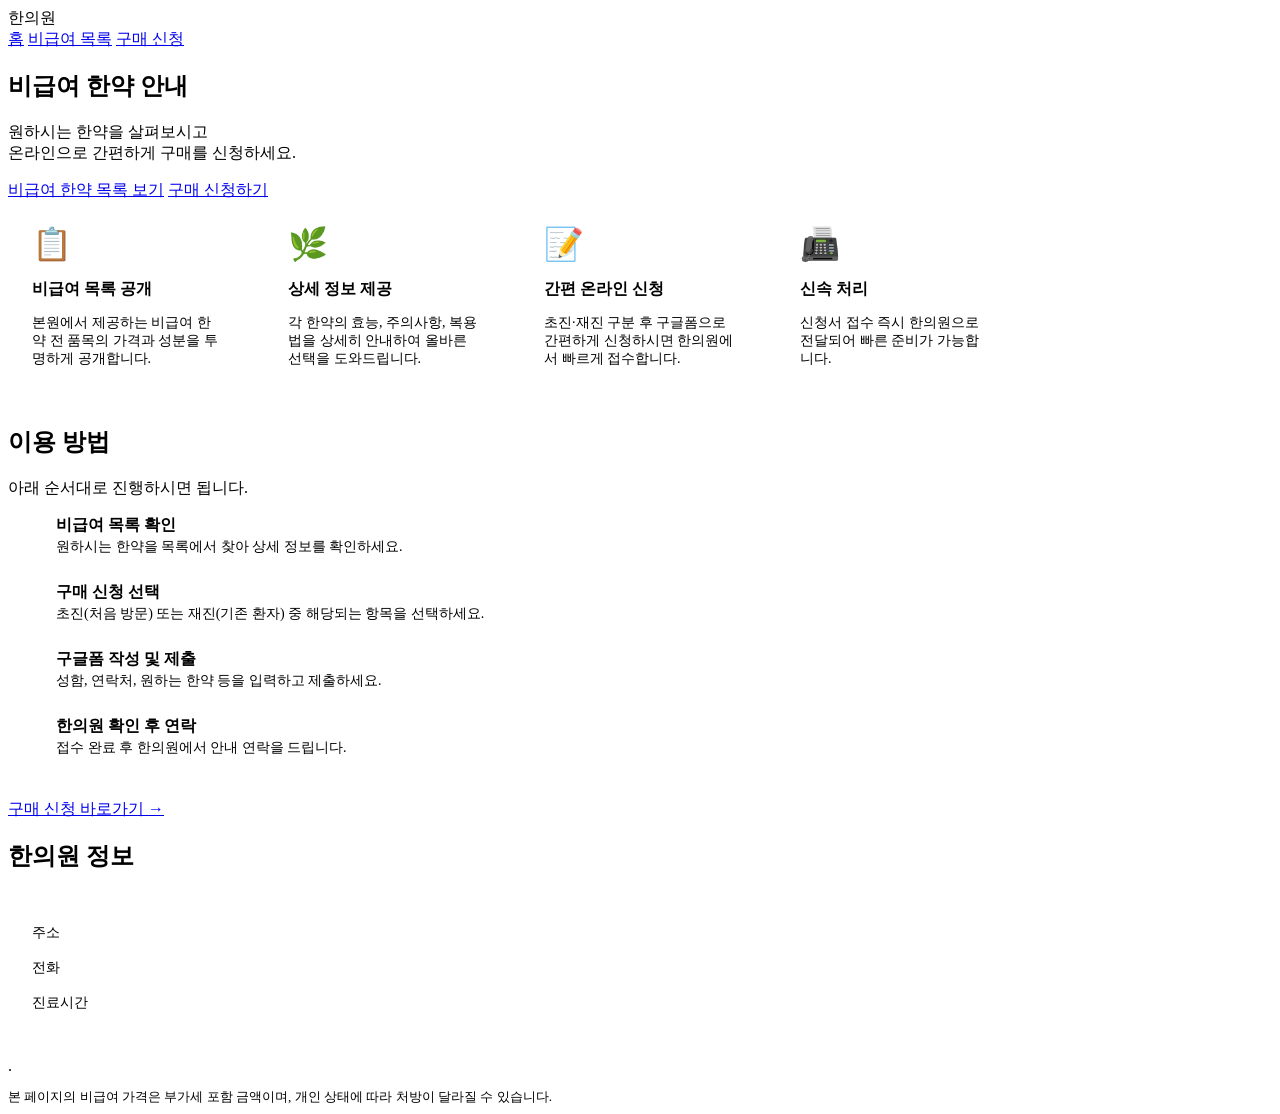
==== index.html @ 4ade79a6 "Upload index.html" ====
<!DOCTYPE html>
<html lang="ko">
<head>
  <meta charset="UTF-8">
  <meta name="viewport" content="width=device-width, initial-scale=1.0">
  <title>성산부부한의원 비급여 한약 비대면 처방</title>
  <meta name="description" content="성산부부한의원 비급여 한약 목록 및 비대면 처방 신청. 공진단·경옥고·다이어트 한약 등 다양한 비급여 한약을 투명하게 공개합니다.">
  <meta property="og:title" content="성산부부한의원 비급여 한약 비대면 처방">
  <meta property="og:description" content="비급여 한약 목록 및 가격 공개 · 초진·재진 온라인 신청 · 창원 성산구">
  <meta property="og:type" content="website">
  <meta property="og:url" content="https://chipper-cajeta-f4342c.netlify.app">
  <meta property="og:locale" content="ko_KR">
  <link rel="stylesheet" href="style.css">
  <script src="data.js"></script>
</head>
<body>

<header class="site-header">
  <div class="container">
    <span class="logo" id="clinic-name-header">한의원</span>
    <nav>
      <a href="index.html" class="active">홈</a>
      <a href="medicines.html">비급여 목록</a>
      <a href="order.html">구매 신청</a>
    </nav>
  </div>
</header>

<!-- Hero -->
<section class="hero">
  <h1 id="clinic-name-hero">비급여 한약 안내</h1>
  <p>원하시는 한약을 살펴보시고<br>온라인으로 간편하게 구매를 신청하세요.</p>
  <div class="hero-actions">
    <a href="medicines.html" class="btn btn-gold btn-lg">비급여 한약 목록 보기</a>
    <a href="order.html" class="btn btn-outline btn-lg">구매 신청하기</a>
  </div>
</section>

<!-- 안내 섹션 -->
<section class="section">
  <div class="container">
    <div class="home-features-grid" style="display:grid; grid-template-columns: repeat(auto-fill, minmax(240px,1fr)); gap:16px;">

      <div class="card" style="padding:24px;">
        <div style="font-size:2rem; margin-bottom:12px;">📋</div>
        <h3 style="font-size:1rem; font-weight:700; margin-bottom:8px; color:var(--green);">비급여 목록 공개</h3>
        <p style="font-size:0.875rem; color:var(--muted);">본원에서 제공하는 비급여 한약 전 품목의 가격과 성분을 투명하게 공개합니다.</p>
      </div>

      <div class="card" style="padding:24px;">
        <div style="font-size:2rem; margin-bottom:12px;">🌿</div>
        <h3 style="font-size:1rem; font-weight:700; margin-bottom:8px; color:var(--green);">상세 정보 제공</h3>
        <p style="font-size:0.875rem; color:var(--muted);">각 한약의 효능, 주의사항, 복용법을 상세히 안내하여 올바른 선택을 도와드립니다.</p>
      </div>

      <div class="card" style="padding:24px;">
        <div style="font-size:2rem; margin-bottom:12px;">📝</div>
        <h3 style="font-size:1rem; font-weight:700; margin-bottom:8px; color:var(--green);">간편 온라인 신청</h3>
        <p style="font-size:0.875rem; color:var(--muted);">초진·재진 구분 후 구글폼으로 간편하게 신청하시면 한의원에서 빠르게 접수합니다.</p>
      </div>

      <div class="card" style="padding:24px;">
        <div style="font-size:2rem; margin-bottom:12px;">📠</div>
        <h3 style="font-size:1rem; font-weight:700; margin-bottom:8px; color:var(--green);">신속 처리</h3>
        <p style="font-size:0.875rem; color:var(--muted);">신청서 접수 즉시 한의원으로 전달되어 빠른 준비가 가능합니다.</p>
      </div>

    </div>
  </div>
</section>

<!-- 이용 방법 -->
<section class="section" style="background:var(--surface); border-top:1px solid var(--border); border-bottom:1px solid var(--border);">
  <div class="container">
    <h2 class="section-title">이용 방법</h2>
    <p class="section-subtitle">아래 순서대로 진행하시면 됩니다.</p>

    <div style="display:flex; flex-direction:column; gap:12px; max-width:560px;">
      <div style="display:flex; align-items:flex-start; gap:16px;">
        <div style="width:32px; height:32px; border-radius:50%; background:var(--green); color:#fff; display:flex; align-items:center; justify-content:center; font-weight:700; flex-shrink:0;">1</div>
        <div>
          <strong>비급여 목록 확인</strong>
          <p style="font-size:0.875rem; color:var(--muted); margin-top:2px;">원하시는 한약을 목록에서 찾아 상세 정보를 확인하세요.</p>
        </div>
      </div>
      <div style="display:flex; align-items:flex-start; gap:16px;">
        <div style="width:32px; height:32px; border-radius:50%; background:var(--green); color:#fff; display:flex; align-items:center; justify-content:center; font-weight:700; flex-shrink:0;">2</div>
        <div>
          <strong>구매 신청 선택</strong>
          <p style="font-size:0.875rem; color:var(--muted); margin-top:2px;">초진(처음 방문) 또는 재진(기존 환자) 중 해당되는 항목을 선택하세요.</p>
        </div>
      </div>
      <div style="display:flex; align-items:flex-start; gap:16px;">
        <div style="width:32px; height:32px; border-radius:50%; background:var(--green); color:#fff; display:flex; align-items:center; justify-content:center; font-weight:700; flex-shrink:0;">3</div>
        <div>
          <strong>구글폼 작성 및 제출</strong>
          <p style="font-size:0.875rem; color:var(--muted); margin-top:2px;">성함, 연락처, 원하는 한약 등을 입력하고 제출하세요.</p>
        </div>
      </div>
      <div style="display:flex; align-items:flex-start; gap:16px;">
        <div style="width:32px; height:32px; border-radius:50%; background:var(--gold); color:#fff; display:flex; align-items:center; justify-content:center; font-weight:700; flex-shrink:0;">4</div>
        <div>
          <strong>한의원 확인 후 연락</strong>
          <p style="font-size:0.875rem; color:var(--muted); margin-top:2px;">접수 완료 후 한의원에서 안내 연락을 드립니다.</p>
        </div>
      </div>
    </div>

    <div style="margin-top:28px;">
      <a href="order.html" class="btn btn-green btn-lg">구매 신청 바로가기 →</a>
    </div>
  </div>
</section>

<!-- 한의원 정보 -->
<section class="section">
  <div class="container">
    <h2 class="section-title">한의원 정보</h2>
    <div class="card" style="padding:24px; max-width:480px;">
      <table style="width:100%; border-collapse:collapse; font-size:0.9rem;">
        <tr>
          <td style="padding:8px 0; color:var(--muted); width:80px; vertical-align:top;">주소</td>
          <td id="info-address" style="padding:8px 0; font-weight:500;"></td>
        </tr>
        <tr style="border-top:1px solid var(--border);">
          <td style="padding:8px 0; color:var(--muted); vertical-align:top;">전화</td>
          <td style="padding:8px 0; font-weight:500;"><a id="info-phone" href="#" style="color:var(--green);"></a></td>
        </tr>
        <tr style="border-top:1px solid var(--border);">
          <td style="padding:8px 0; color:var(--muted); vertical-align:top;">진료시간</td>
          <td id="info-hours" style="padding:8px 0; font-weight:500; line-height:1.6;"></td>
        </tr>
      </table>
    </div>
  </div>
</section>

<footer class="site-footer">
  <div class="container">
    <strong id="footer-name"></strong><br>
    <span id="footer-address"></span> · <span id="footer-phone"></span><br>
    <small style="margin-top:8px; display:block;">본 페이지의 비급여 가격은 부가세 포함 금액이며, 개인 상태에 따라 처방이 달라질 수 있습니다.</small>
  </div>
</footer>

<script>
  document.getElementById('clinic-name-header').textContent = CLINIC_INFO.name;
  document.getElementById('clinic-name-hero').textContent = CLINIC_INFO.name + ' 비급여 한약 안내';
  document.getElementById('info-address').textContent = CLINIC_INFO.address;
  var phoneEl = document.getElementById('info-phone');
  phoneEl.textContent = CLINIC_INFO.phone;
  phoneEl.href = 'tel:' + CLINIC_INFO.phone.replace(/-/g,'');
  document.getElementById('info-hours').innerHTML = CLINIC_INFO.hours.replace(/\//g, '<br>');
  document.getElementById('footer-name').textContent = CLINIC_INFO.name;
  document.getElementById('footer-address').textContent = CLINIC_INFO.address;
  document.getElementById('footer-phone').textContent = CLINIC_INFO.phone;
</script>
</body>
</html>
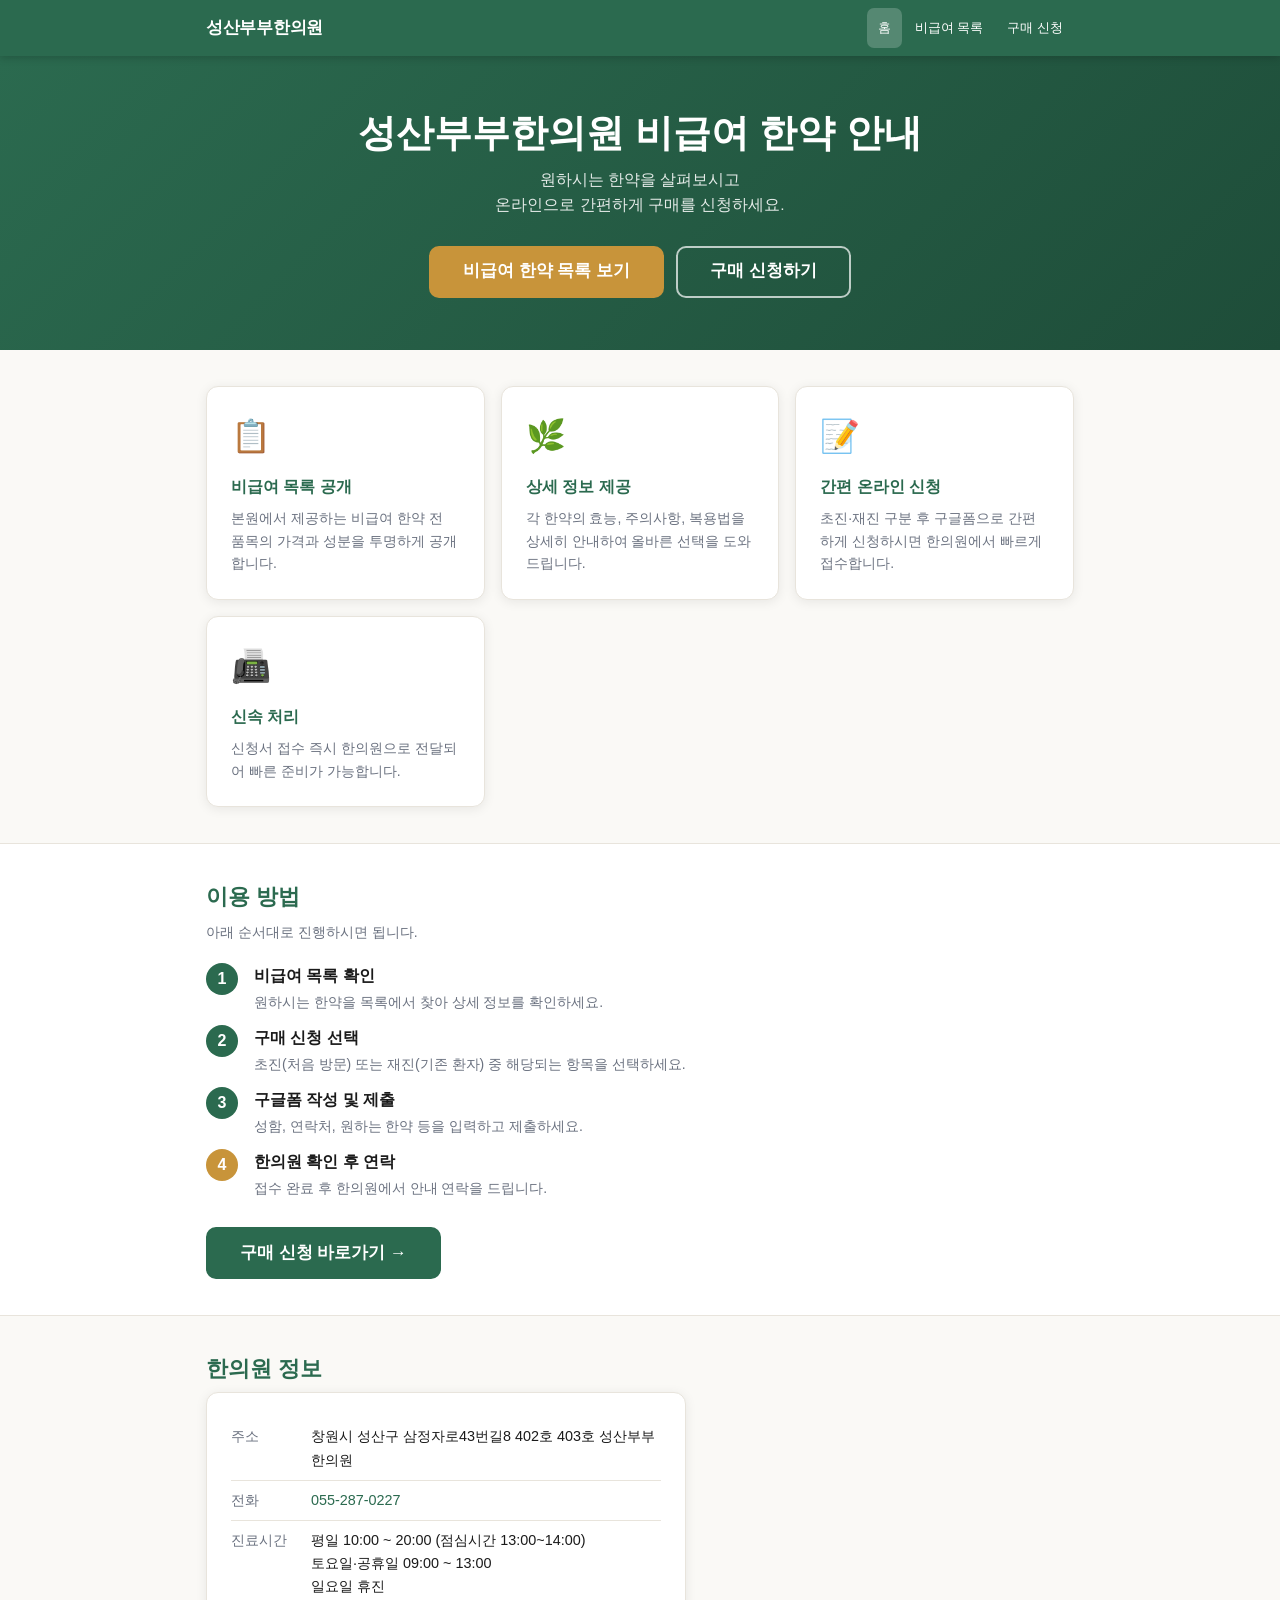
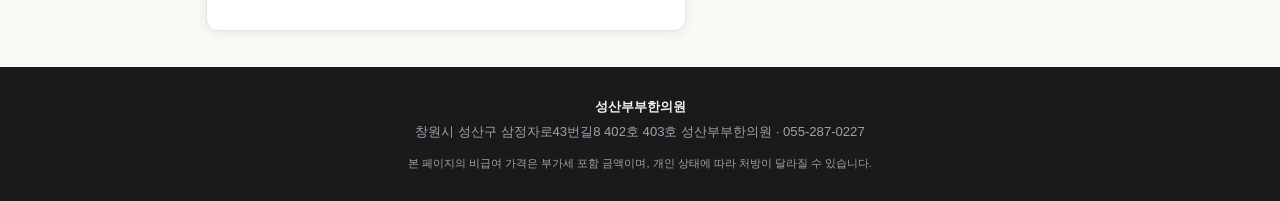
==== commit e618fe81: "Upload index.html" ====
--- a/index.html
+++ b/index.html
@@ -8,7 +8,7 @@
   <meta property="og:title" content="성산부부한의원 비급여 한약 비대면 처방">
   <meta property="og:description" content="비급여 한약 목록 및 가격 공개 · 초진·재진 온라인 신청 · 창원 성산구">
   <meta property="og:type" content="website">
-  <meta property="og:url" content="https://chipper-cajeta-f4342c.netlify.app">
+  <meta property="og:url" content="https://youbearar-cmd.github.io/ssbubupage/">
   <meta property="og:locale" content="ko_KR">
   <link rel="stylesheet" href="style.css">
   <script src="data.js"></script>
--- a/style.css
+++ b/style.css
@@ -0,0 +1,730 @@
+/* ============================================================
+   전체 공통 스타일
+   ============================================================ */
+:root {
+  --green:        #2B6A4F;
+  --green-light:  #3D8B68;
+  --gold:         #C8943A;
+  --bg:           #FAF9F6;
+  --surface:      #FFFFFF;
+  --border:       #E8E4DC;
+  --text:         #1A1A1A;
+  --muted:        #6B7280;
+  --danger:       #DC2626;
+  --radius:       12px;
+  --shadow:       0 2px 12px rgba(0,0,0,0.08);
+  --header-h:     56px;
+  --mobile-cta-h: 72px;   /* 모바일 하단 구매 바 높이 */
+}
+
+*, *::before, *::after { box-sizing: border-box; margin: 0; padding: 0; }
+html { scroll-behavior: smooth; -webkit-text-size-adjust: 100%; }
+
+body {
+  font-family: 'Apple SD Gothic Neo', 'Noto Sans KR', 'Malgun Gothic', sans-serif;
+  background: var(--bg);
+  color: var(--text);
+  line-height: 1.6;
+  min-height: 100vh;
+  /* iOS 관성 스크롤 */
+  -webkit-overflow-scrolling: touch;
+}
+
+/* iOS에서 input 폰트 16px 미만이면 자동 줌 — 방지 */
+input, select, textarea { font-size: 16px; }
+
+a { color: inherit; text-decoration: none; }
+img { max-width: 100%; display: block; }
+button { cursor: pointer; font-family: inherit; }
+
+/* ── Layout ── */
+.container {
+  max-width: 900px;
+  margin: 0 auto;
+  padding: 0 16px;
+}
+
+/* ════════════════════════════════════
+   Header
+════════════════════════════════════ */
+.site-header {
+  background: var(--green);
+  color: #fff;
+  height: var(--header-h);
+  position: sticky;
+  top: 0;
+  z-index: 100;
+  box-shadow: 0 2px 8px rgba(0,0,0,0.18);
+}
+.site-header .container {
+  height: 100%;
+  display: flex;
+  align-items: center;
+  justify-content: space-between;
+  gap: 8px;
+}
+.site-header .logo {
+  font-size: 1.05rem;
+  font-weight: 700;
+  letter-spacing: -0.3px;
+  white-space: nowrap;
+  flex-shrink: 0;
+}
+.site-header nav {
+  display: flex;
+  gap: 2px;
+  /* 아이템이 많을 때 overflow 방지 */
+  overflow: hidden;
+}
+.site-header nav a {
+  padding: 8px 11px;
+  border-radius: 7px;
+  font-size: 0.84rem;
+  font-weight: 500;
+  white-space: nowrap;
+  /* 최소 터치 타겟 44px */
+  min-height: 40px;
+  display: flex;
+  align-items: center;
+  transition: background 0.15s;
+  -webkit-tap-highlight-color: transparent;
+}
+.site-header nav a:hover,
+.site-header nav a.active { background: rgba(255,255,255,0.2); }
+/* 터치 시 즉각적인 피드백 */
+.site-header nav a:active { background: rgba(255,255,255,0.3); }
+
+/* ════════════════════════════════════
+   Hero
+════════════════════════════════════ */
+.hero {
+  background: linear-gradient(135deg, var(--green) 0%, #1e4d39 100%);
+  color: #fff;
+  padding: 52px 20px;
+  text-align: center;
+}
+.hero h1 { font-size: clamp(1.5rem, 5vw, 2.4rem); font-weight: 700; margin-bottom: 10px; line-height: 1.3; }
+.hero p  { font-size: 0.97rem; opacity: 0.88; max-width: 440px; margin: 0 auto 28px; }
+.hero-actions { display: flex; gap: 12px; justify-content: center; flex-wrap: wrap; }
+
+/* ════════════════════════════════════
+   Buttons — 최소 터치 타겟 44px 보장
+════════════════════════════════════ */
+.btn {
+  display: inline-flex;
+  align-items: center;
+  justify-content: center;
+  gap: 6px;
+  padding: 0 22px;
+  min-height: 48px;
+  border-radius: 9px;
+  font-size: 0.95rem;
+  font-weight: 600;
+  border: 2px solid transparent;
+  transition: all 0.15s;
+  -webkit-tap-highlight-color: transparent;
+  white-space: nowrap;
+}
+.btn:active { opacity: 0.82; transform: scale(0.98); }
+
+.btn-primary  { background: var(--gold);  color: #fff; }
+.btn-primary:hover { background: #b07e2e; }
+
+.btn-outline  { background: transparent; border-color: rgba(255,255,255,0.7); color: #fff; }
+.btn-outline:hover { background: rgba(255,255,255,0.12); }
+
+.btn-green    { background: var(--green); color: #fff; border-color: var(--green); }
+.btn-green:hover { background: var(--green-light); }
+
+.btn-gold     { background: var(--gold);  color: #fff; }
+.btn-gold:hover { background: #b07e2e; }
+
+.btn-lg  { padding: 0 32px; min-height: 52px; font-size: 1.05rem; border-radius: 10px; }
+.btn-full { width: 100%; }
+
+/* ════════════════════════════════════
+   Cards
+════════════════════════════════════ */
+.card {
+  background: var(--surface);
+  border: 1px solid var(--border);
+  border-radius: var(--radius);
+  overflow: hidden;
+  box-shadow: var(--shadow);
+  transition: transform 0.15s, box-shadow 0.15s;
+}
+/* 모바일에서 hover 효과 제거(터치 기기) */
+@media (hover: hover) {
+  .card:hover { transform: translateY(-2px); box-shadow: 0 6px 20px rgba(0,0,0,0.12); }
+}
+.card:active { transform: scale(0.99); }
+
+/* ════════════════════════════════════
+   Medicine Grid & Cards
+════════════════════════════════════ */
+.medicine-grid {
+  display: grid;
+  grid-template-columns: repeat(auto-fill, minmax(280px, 1fr));
+  gap: 14px;
+  padding: 20px 0;
+}
+
+.medicine-card { display: flex; flex-direction: column; }
+.medicine-card-body {
+  padding: 18px;
+  flex: 1;
+  display: flex;
+  flex-direction: column;
+}
+.medicine-card-header {
+  display: flex;
+  align-items: flex-start;
+  justify-content: space-between;
+  gap: 8px;
+  margin-bottom: 8px;
+}
+.medicine-card h3 { font-size: 1.1rem; font-weight: 700; color: var(--green); }
+.medicine-card .summary {
+  font-size: 0.875rem;
+  color: var(--muted);
+  flex: 1;
+  margin-bottom: 12px;
+  /* 2줄 이상이면 말줄임 */
+  display: -webkit-box;
+  -webkit-line-clamp: 2;
+  -webkit-box-orient: vertical;
+  overflow: hidden;
+}
+.medicine-card-footer {
+  display: flex;
+  align-items: center;
+  justify-content: space-between;
+  padding-top: 12px;
+  border-top: 1px solid var(--border);
+  min-height: 44px;
+}
+.price      { font-size: 1rem;   font-weight: 700; color: var(--green); }
+.price-unit { font-size: 0.75rem; color: var(--muted); font-weight: 400; }
+
+/* ════════════════════════════════════
+   Tags & Badges
+════════════════════════════════════ */
+.tags { display: flex; flex-wrap: wrap; gap: 5px; margin-bottom: 10px; }
+.tag {
+  background: #EDF7F2;
+  color: var(--green);
+  font-size: 0.72rem;
+  font-weight: 600;
+  padding: 3px 9px;
+  border-radius: 99px;
+}
+.category-badge {
+  background: var(--gold);
+  color: #fff;
+  font-size: 0.72rem;
+  font-weight: 700;
+  padding: 3px 9px;
+  border-radius: 99px;
+  white-space: nowrap;
+}
+
+/* ════════════════════════════════════
+   Filter Bar — 가로 스크롤 (세로 공간 절약)
+════════════════════════════════════ */
+.filter-bar {
+  display: flex;
+  gap: 8px;
+  padding: 16px 0 8px;
+  overflow-x: auto;
+  -webkit-overflow-scrolling: touch;
+  scrollbar-width: none;       /* Firefox */
+  -ms-overflow-style: none;    /* IE */
+}
+.filter-bar::-webkit-scrollbar { display: none; }
+/* 끝단 여백 트릭 */
+.filter-bar::after { content: ''; display: block; min-width: 1px; }
+
+.filter-btn {
+  padding: 0 18px;
+  min-height: 38px;
+  border-radius: 99px;
+  border: 1.5px solid var(--border);
+  background: var(--surface);
+  font-size: 0.875rem;
+  font-weight: 500;
+  color: var(--muted);
+  transition: all 0.15s;
+  white-space: nowrap;
+  flex-shrink: 0;
+  -webkit-tap-highlight-color: transparent;
+}
+.filter-btn:active { transform: scale(0.97); }
+.filter-btn.active { background: var(--green); border-color: var(--green); color: #fff; }
+
+/* ════════════════════════════════════
+   Section
+════════════════════════════════════ */
+.section { padding: 36px 0; }
+.section-title   { font-size: 1.35rem; font-weight: 700; margin-bottom: 6px; color: var(--green); }
+.section-subtitle { font-size: 0.875rem; color: var(--muted); margin-bottom: 20px; }
+
+/* ════════════════════════════════════
+   Detail Page
+════════════════════════════════════ */
+.detail-hero {
+  background: linear-gradient(135deg, var(--green) 0%, #1e4d39 100%);
+  color: #fff;
+  padding: 28px 16px 32px;
+}
+.detail-hero .back-link {
+  display: inline-flex;
+  align-items: center;
+  gap: 6px;
+  font-size: 0.85rem;
+  opacity: 0.8;
+  margin-bottom: 14px;
+  min-height: 36px;
+}
+.detail-hero .back-link:hover { opacity: 1; }
+.detail-hero h1 { font-size: clamp(1.45rem, 4vw, 2rem); font-weight: 700; margin-bottom: 8px; line-height: 1.3; }
+.detail-hero .summary { opacity: 0.88; max-width: 560px; font-size: 0.95rem; }
+
+.detail-body { padding: 24px 0; }
+.detail-section { margin-bottom: 26px; }
+.detail-section h3 {
+  font-size: 0.75rem;
+  font-weight: 700;
+  color: var(--muted);
+  text-transform: uppercase;
+  letter-spacing: 0.06em;
+  margin-bottom: 10px;
+  padding-bottom: 6px;
+  border-bottom: 1px solid var(--border);
+}
+.detail-section p { color: var(--text); font-size: 0.95rem; white-space: pre-line; line-height: 1.75; }
+
+.effects-list {
+  display: grid;
+  grid-template-columns: repeat(auto-fill, minmax(150px, 1fr));
+  gap: 8px;
+}
+.effect-item {
+  background: #EDF7F2;
+  border-radius: 8px;
+  padding: 9px 12px;
+  font-size: 0.875rem;
+  color: var(--green);
+  font-weight: 600;
+}
+
+.info-box {
+  background: #FFF8EC;
+  border: 1px solid #F6D99A;
+  border-radius: 8px;
+  padding: 14px 16px;
+  font-size: 0.9rem;
+  color: #7A5200;
+  line-height: 1.65;
+}
+.danger-box {
+  background: #FEF2F2;
+  border: 1px solid #FECACA;
+  border-radius: 8px;
+  padding: 14px 16px;
+  font-size: 0.9rem;
+  color: #991B1B;
+  line-height: 1.65;
+}
+
+/* 데스크톱 사이드바 가격 카드 */
+.price-card {
+  background: var(--surface);
+  border: 2px solid var(--green);
+  border-radius: var(--radius);
+  padding: 20px;
+  text-align: center;
+  margin-bottom: 14px;
+}
+.price-card .price-label  { font-size: 0.8rem; color: var(--muted); margin-bottom: 4px; }
+.price-card .price-amount { font-size: 2rem; font-weight: 800; color: var(--green); }
+.price-card .price-per    { font-size: 0.8rem; color: var(--muted); margin-top: 2px; }
+
+/* 모바일 하단 고정 구매 바 */
+.mobile-cta-bar {
+  display: none;
+  position: fixed;
+  bottom: 0; left: 0; right: 0;
+  height: var(--mobile-cta-h);
+  background: #fff;
+  border-top: 1px solid var(--border);
+  box-shadow: 0 -4px 16px rgba(0,0,0,0.1);
+  z-index: 90;
+  padding: 10px 16px;
+  align-items: center;
+  gap: 14px;
+}
+.mobile-cta-bar .cta-price {
+  display: flex;
+  flex-direction: column;
+  line-height: 1.2;
+}
+.mobile-cta-bar .cta-price-label { font-size: 0.7rem; color: var(--muted); }
+.mobile-cta-bar .cta-price-amount { font-size: 1.2rem; font-weight: 800; color: var(--green); }
+.mobile-cta-bar .cta-price-unit  { font-size: 0.7rem; color: var(--muted); }
+
+/* ════════════════════════════════════
+   Order Page — Visit Cards
+════════════════════════════════════ */
+.visit-cards {
+  display: grid;
+  grid-template-columns: 1fr 1fr;
+  gap: 14px;
+  margin: 20px 0;
+}
+.visit-card {
+  border: 2px solid var(--border);
+  border-radius: var(--radius);
+  padding: 28px 16px 22px;
+  text-align: center;
+  cursor: pointer;
+  transition: all 0.15s;
+  background: var(--surface);
+  -webkit-tap-highlight-color: transparent;
+  /* 탭 영역 명확히 */
+  min-height: 160px;
+  display: flex;
+  flex-direction: column;
+  align-items: center;
+  justify-content: center;
+}
+.visit-card:active { transform: scale(0.97); }
+.visit-card.selected,
+@media (hover: hover) { .visit-card:hover { border-color: var(--green); background: #EDF7F2; } }
+.visit-card.selected { border-color: var(--green); background: #EDF7F2; }
+
+.visit-card .visit-icon { font-size: 2.4rem; margin-bottom: 10px; }
+.visit-card h3 { font-size: 1.1rem; font-weight: 700; color: var(--green); margin-bottom: 6px; }
+.visit-card p  { font-size: 0.82rem; color: var(--muted); line-height: 1.5; }
+
+/* ════════════════════════════════════
+   Notice / Info Boxes
+════════════════════════════════════ */
+.notice-box {
+  background: #F0F9FF;
+  border: 1px solid #BAE6FD;
+  border-radius: 8px;
+  padding: 14px 16px;
+  font-size: 0.875rem;
+  color: #0C4A6E;
+  margin: 14px 0;
+  line-height: 1.65;
+}
+.notice-box strong { display: block; margin-bottom: 4px; }
+
+/* ════════════════════════════════════
+   Footer
+════════════════════════════════════ */
+.site-footer {
+  background: #1A1A1A;
+  color: #9CA3AF;
+  padding: 28px 0;
+  text-align: center;
+  font-size: 0.82rem;
+  line-height: 1.9;
+}
+.site-footer strong { color: #F3F4F6; }
+
+/* ════════════════════════════════════
+   Utility
+════════════════════════════════════ */
+.text-center { text-align: center; }
+.mt-8  { margin-top: 8px; }
+.mt-16 { margin-top: 16px; }
+.mt-24 { margin-top: 24px; }
+.mb-8  { margin-bottom: 8px; }
+
+/* ════════════════════════════════════
+   모바일 반응형  (max-width: 640px)
+════════════════════════════════════ */
+@media (max-width: 640px) {
+
+  /* Header: 로고 짧게, nav 여백 줄이기 */
+  .site-header nav a {
+    padding: 8px 9px;
+    font-size: 0.78rem;
+  }
+
+  /* Hero 여백 줄이기 */
+  .hero { padding: 40px 16px; }
+  .hero-actions { flex-direction: column; align-items: stretch; padding: 0 8px; }
+  .hero-actions .btn { width: 100%; }
+
+  /* 홈 안내 카드: 2열 → 1열 */
+  .home-features-grid { grid-template-columns: 1fr !important; }
+
+  /* 약재 목록: 1열 */
+  .medicine-grid { grid-template-columns: 1fr; gap: 12px; }
+
+  /* Section 여백 */
+  .section { padding: 28px 0; }
+  .section-title { font-size: 1.2rem; }
+
+  /* 상세 페이지 2열 → 1열, 사이드바 숨기기 */
+  .detail-desktop-sidebar { display: none !important; }
+  .detail-body .detail-grid {
+    grid-template-columns: 1fr !important;
+  }
+
+  /* 모바일 하단 구매 바 표시 */
+  .mobile-cta-bar { display: flex; }
+
+  /* 상세 페이지 하단 바 공간만큼 패딩 */
+  .detail-body { padding-bottom: calc(var(--mobile-cta-h) + 12px); }
+
+  /* 초진/재진 카드: 2열 유지하되 크기 줄이기 */
+  .visit-cards { grid-template-columns: 1fr 1fr; gap: 10px; }
+  .visit-card { padding: 22px 10px 18px; min-height: 140px; }
+  .visit-card .visit-icon { font-size: 2rem; }
+  .visit-card h3 { font-size: 1rem; }
+
+  /* Footer */
+  .site-footer { font-size: 0.78rem; padding: 24px 0; }
+}
+
+/* ════════════════════════════════════
+   Rich Text 렌더링 (상세 설명 페이지)
+════════════════════════════════════ */
+.rich-content { line-height: 1.85; color: var(--text); font-size: 0.95rem; }
+.rich-content h1 { font-size: 1.4rem; font-weight: 700; margin: 22px 0 10px; color: var(--green); }
+.rich-content h2 { font-size: 1.2rem; font-weight: 700; margin: 18px 0 8px; color: var(--green); }
+.rich-content h3 { font-size: 1.05rem; font-weight: 700; margin: 14px 0 6px; color: var(--green); }
+.rich-content p  { margin-bottom: 10px; }
+.rich-content strong { font-weight: 700; }
+.rich-content em     { font-style: italic; }
+.rich-content u      { text-decoration: underline; }
+.rich-content ul, .rich-content ol { padding-left: 22px; margin-bottom: 12px; }
+.rich-content li { margin-bottom: 5px; }
+.rich-content img {
+  max-width: 100%;
+  border-radius: 10px;
+  margin: 14px 0;
+  display: block;
+  box-shadow: 0 2px 10px rgba(0,0,0,0.08);
+}
+.rich-content a { color: var(--green); text-decoration: underline; }
+.rich-content .ql-align-center { text-align: center; }
+.rich-content .ql-align-right  { text-align: right; }
+.rich-content .ql-size-small   { font-size: 0.8rem; }
+.rich-content .ql-size-large   { font-size: 1.15rem; }
+.rich-content .ql-size-huge    { font-size: 1.4rem; font-weight: 700; }
+
+/* Quill 에디터 — 관리자 모달 */
+.ql-toolbar.ql-snow { border-radius: 7px 7px 0 0; border-color: var(--border) !important; background: #F8FAFC; }
+.ql-container.ql-snow { border-color: var(--border) !important; border-radius: 0 0 7px 7px; font-size: 15px; }
+.ql-editor { min-height: 220px; max-height: 420px; overflow-y: auto; }
+.ql-editor.ql-blank::before { color: var(--muted); font-style: normal; }
+
+/* 아주 작은 화면 (max-width: 360px) */
+@media (max-width: 360px) {
+  .visit-cards { grid-template-columns: 1fr; }
+  .site-header nav a { font-size: 0.72rem; padding: 8px 7px; }
+}
+
+/* ════════════════════════════════════
+   이미지 — 약재 카드 썸네일
+════════════════════════════════════ */
+.medicine-thumb {
+  width: 100%;
+  aspect-ratio: 4 / 3;
+  object-fit: cover;
+  display: block;
+  background: #F3F4F6;
+}
+.medicine-thumb-placeholder {
+  width: 100%;
+  aspect-ratio: 4 / 3;
+  background: linear-gradient(135deg, #EDF7F2, #D1FAE5);
+  display: flex;
+  align-items: center;
+  justify-content: center;
+  font-size: 2.8rem;
+}
+
+/* ════════════════════════════════════
+   이미지 — 상세 페이지
+════════════════════════════════════ */
+.detail-main-img {
+  width: 100%;
+  max-height: 420px;
+  object-fit: cover;
+  border-radius: var(--radius);
+  margin-bottom: 20px;
+  display: block;
+}
+
+/* 상세이미지 갤러리 */
+.detail-gallery {
+  display: flex;
+  gap: 10px;
+  overflow-x: auto;
+  -webkit-overflow-scrolling: touch;
+  scrollbar-width: none;
+  padding-bottom: 4px;
+  margin: 0 -4px;
+}
+.detail-gallery::-webkit-scrollbar { display: none; }
+.detail-gallery-item {
+  flex-shrink: 0;
+  width: 200px;
+  height: 200px;
+  border-radius: 10px;
+  overflow: hidden;
+  cursor: pointer;
+  border: 2px solid var(--border);
+  transition: border-color 0.15s;
+}
+.detail-gallery-item:hover { border-color: var(--green); }
+.detail-gallery-item img {
+  width: 100%; height: 100%;
+  object-fit: cover;
+  display: block;
+}
+@media (max-width: 640px) {
+  .detail-gallery-item { width: 160px; height: 160px; }
+}
+
+/* 이미지 라이트박스 */
+.lightbox {
+  display: none;
+  position: fixed;
+  inset: 0;
+  background: rgba(0,0,0,0.9);
+  z-index: 500;
+  align-items: center;
+  justify-content: center;
+  padding: 16px;
+}
+.lightbox.open { display: flex; }
+.lightbox img {
+  max-width: 100%;
+  max-height: 90vh;
+  object-fit: contain;
+  border-radius: 8px;
+}
+.lightbox-close {
+  position: fixed;
+  top: 16px; right: 20px;
+  color: #fff;
+  font-size: 2rem;
+  cursor: pointer;
+  line-height: 1;
+  background: none;
+  border: none;
+}
+
+/* ════════════════════════════════════
+   이미지 — 관리자 업로드 UI
+════════════════════════════════════ */
+.img-upload-zone {
+  border: 2px dashed var(--border);
+  border-radius: 10px;
+  padding: 20px;
+  text-align: center;
+  cursor: pointer;
+  transition: all 0.15s;
+  background: #FAFAFA;
+  position: relative;
+}
+.img-upload-zone:hover,
+.img-upload-zone.drag-over { border-color: var(--green); background: #EDF7F2; }
+.img-upload-zone { cursor: pointer; }
+.img-upload-zone .zone-icon { font-size: 2rem; margin-bottom: 6px; }
+.img-upload-zone .zone-text { font-size: 0.82rem; color: var(--muted); }
+
+.main-img-preview {
+  position: relative;
+  display: inline-block;
+  margin-top: 10px;
+}
+.main-img-preview img {
+  width: 160px; height: 120px;
+  object-fit: cover;
+  border-radius: 8px;
+  border: 2px solid var(--border);
+  display: block;
+}
+.main-img-preview .remove-img {
+  position: absolute;
+  top: -8px; right: -8px;
+  width: 22px; height: 22px;
+  border-radius: 50%;
+  background: var(--danger);
+  color: #fff;
+  border: none;
+  font-size: 0.75rem;
+  cursor: pointer;
+  display: flex; align-items: center; justify-content: center;
+  line-height: 1;
+}
+
+.detail-imgs-grid {
+  display: flex;
+  flex-wrap: wrap;
+  gap: 10px;
+  margin-top: 10px;
+}
+.detail-img-thumb {
+  position: relative;
+  width: 90px; height: 90px;
+}
+.detail-img-thumb img {
+  width: 100%; height: 100%;
+  object-fit: cover;
+  border-radius: 8px;
+  border: 2px solid var(--border);
+  display: block;
+}
+.detail-img-thumb .remove-img {
+  position: absolute;
+  top: -7px; right: -7px;
+  width: 20px; height: 20px;
+  border-radius: 50%;
+  background: var(--danger);
+  color: #fff;
+  border: none;
+  font-size: 0.7rem;
+  cursor: pointer;
+  display: flex; align-items: center; justify-content: center;
+}
+.add-img-btn {
+  width: 90px; height: 90px;
+  border: 2px dashed var(--border);
+  border-radius: 8px;
+  background: #FAFAFA;
+  cursor: pointer;
+  display: flex; flex-direction: column;
+  align-items: center; justify-content: center;
+  font-size: 1.4rem;
+  color: var(--muted);
+  transition: all 0.15s;
+  position: relative;
+}
+.add-img-btn:hover { border-color: var(--green); color: var(--green); background: #EDF7F2; }
+.uploading-spinner {
+  width: 90px; height: 90px;
+  border-radius: 8px;
+  border: 2px solid var(--border);
+  background: #F3F4F6;
+  display: flex; align-items: center; justify-content: center;
+  font-size: 0.72rem; color: var(--muted);
+}
+@keyframes spin { to { transform: rotate(360deg); } }
+.spinner-icon {
+  display: inline-block;
+  width: 20px; height: 20px;
+  border: 2px solid var(--border);
+  border-top-color: var(--green);
+  border-radius: 50%;
+  animation: spin 0.7s linear infinite;
+  margin-bottom: 4px;
+}
